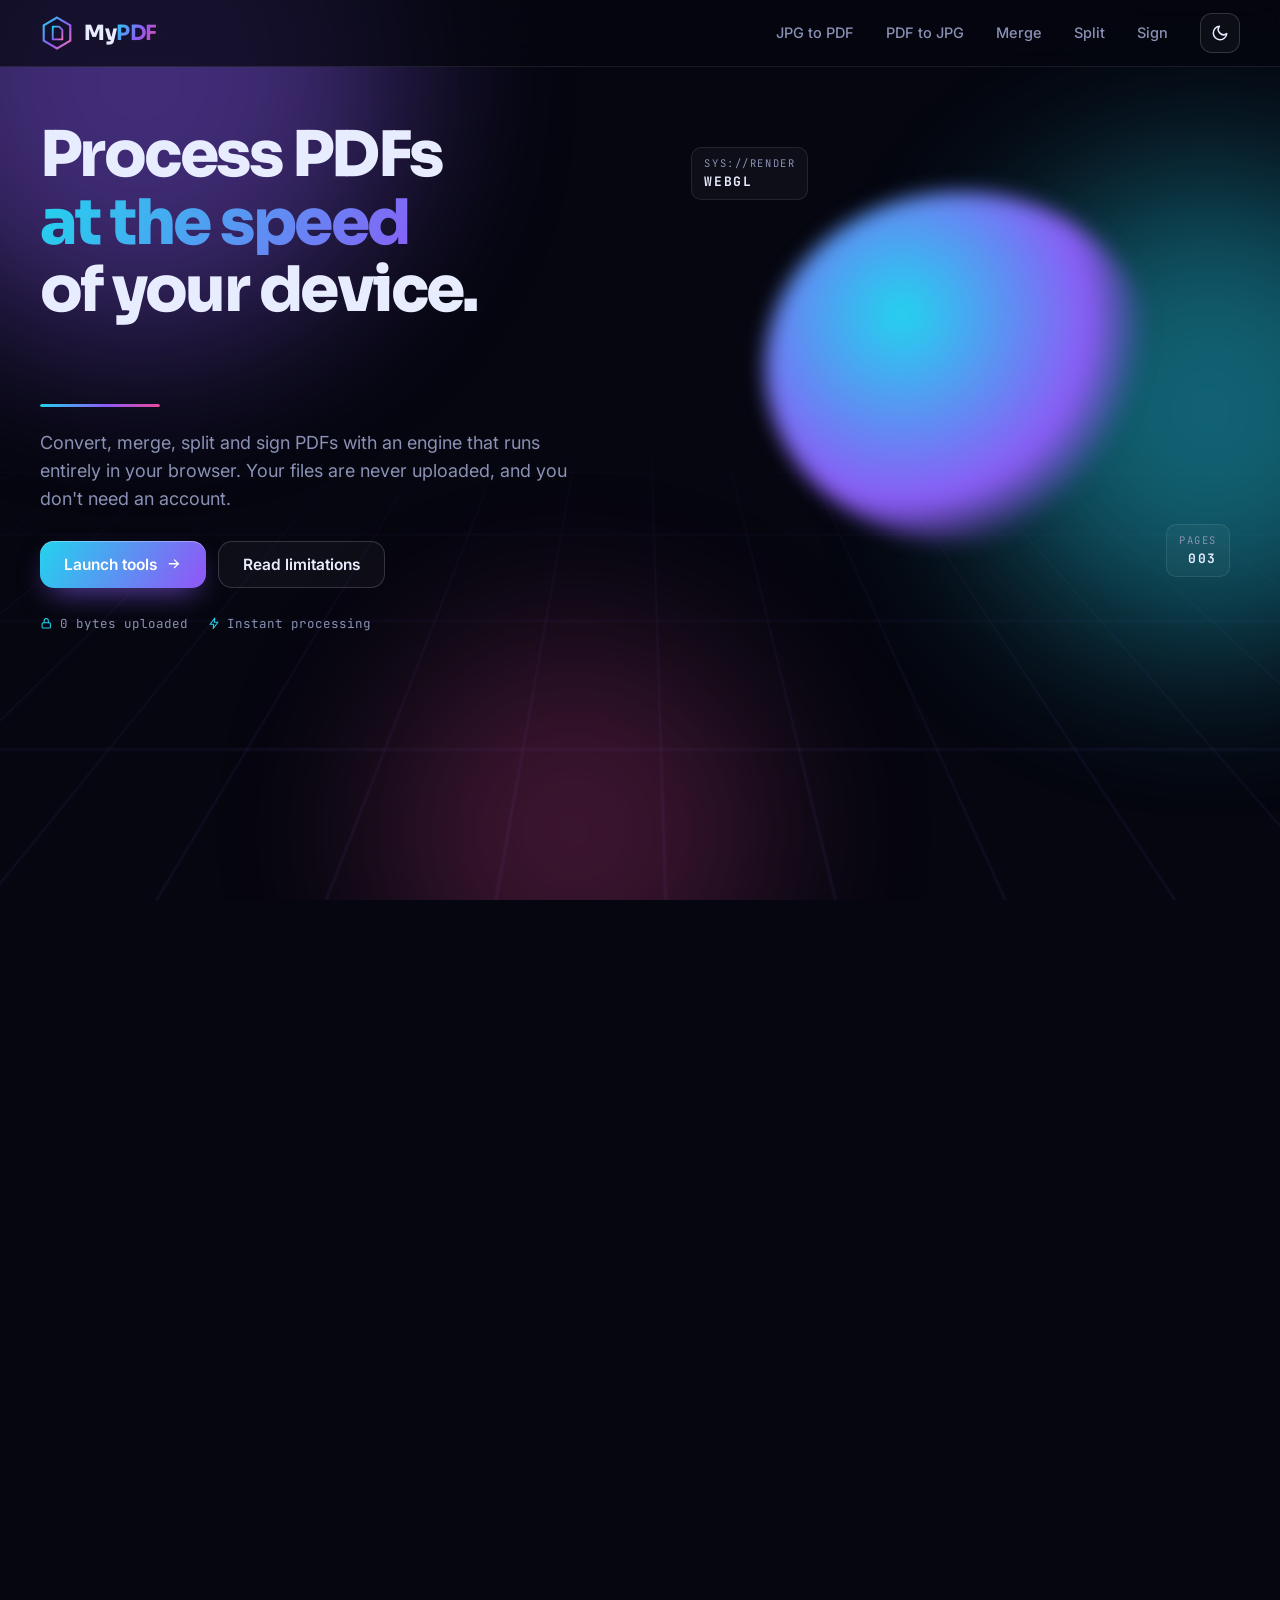
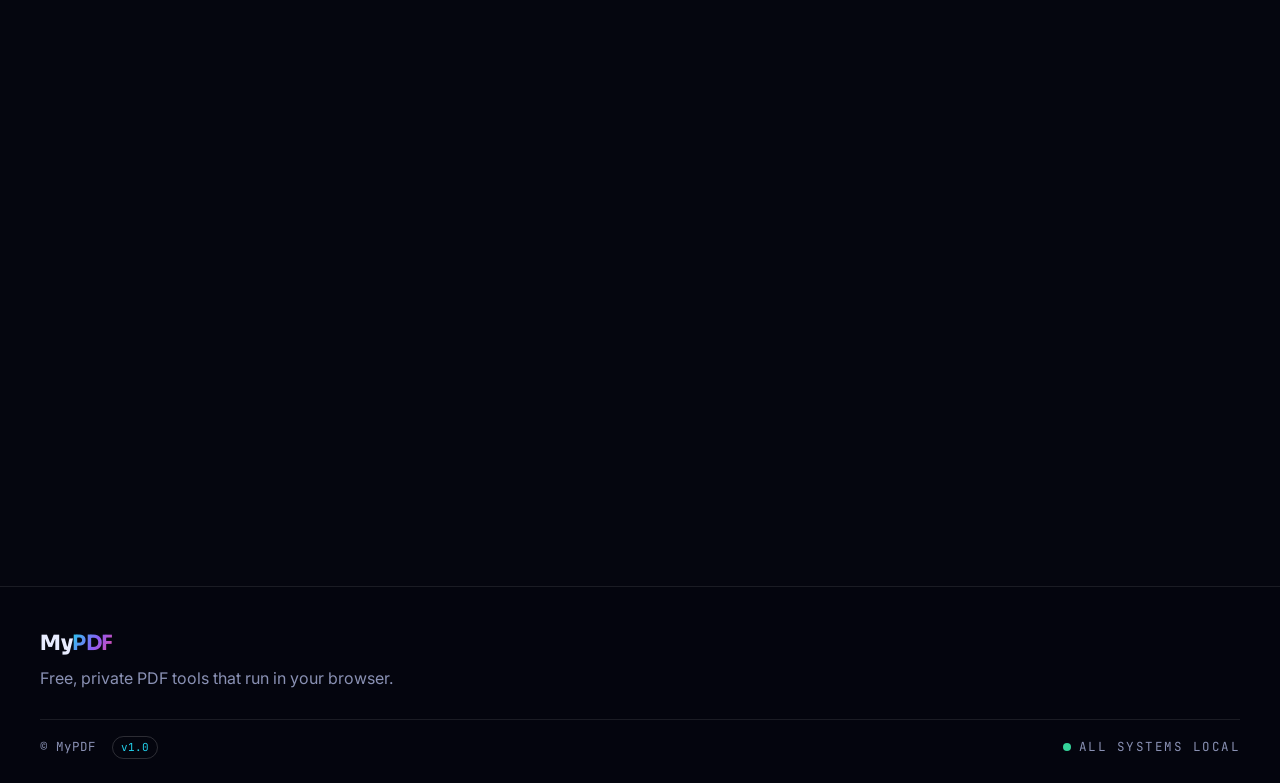
==== index.html @ 91246c2c "Add files via upload" ====
<!DOCTYPE html>
<html lang="en" data-theme="dark">
<head>
  <meta charset="UTF-8">
  <meta name="viewport" content="width=device-width, initial-scale=1.0, viewport-fit=cover">
  <title>MyPDF – Free Online PDF Tools: JPG to PDF, PDF to JPG, Merge, Split & Sign</title>
  <meta name="description" content="MyPDF is a free, private online PDF toolkit. Convert JPG to PDF, PDF to JPG, merge, split and sign PDFs right in your browser. Your files never leave your device.">
  <meta name="theme-color" content="#05060f">
  <script>
    (function(){var t=null;try{t=localStorage.getItem('mypdf-theme')}catch(e){}
    if(t!=='light')t='dark';
    document.documentElement.dataset.theme=t;})();
  </script>
  <link rel="icon" href="data:image/svg+xml,%3Csvg xmlns='http://www.w3.org/2000/svg' viewBox='0 0 64 64'%3E%3Cdefs%3E%3ClinearGradient id='g' x1='0' y1='0' x2='1' y2='1'%3E%3Cstop offset='0' stop-color='%2322d3ee'/%3E%3Cstop offset='1' stop-color='%23a855f7'/%3E%3C/linearGradient%3E%3C/defs%3E%3Cpath d='M32 3l25 14.5v29L32 61 7 46.5v-29z' fill='%2305060f' stroke='url(%23g)' stroke-width='4'/%3E%3Cpath d='M24 20h12l6 6v18H24z' fill='none' stroke='url(%23g)' stroke-width='3.5' stroke-linejoin='round'/%3E%3C/svg%3E">
  <link rel="preconnect" href="https://fonts.googleapis.com">
  <link rel="preconnect" href="https://fonts.gstatic.com" crossorigin>
  <link href="https://fonts.googleapis.com/css2?family=Sora:wght@400;600;700;800&family=Inter:wght@400;500;600&family=JetBrains+Mono:wght@500;700&family=Dancing+Script:wght@600&family=Great+Vibes&family=Caveat:wght@600&display=swap" rel="stylesheet">
  <link rel="stylesheet" href="style.css">
</head>
<body>
  <svg width="0" height="0" style="position:absolute" aria-hidden="true">
    <defs>
      <linearGradient id="grad" x1="0" y1="0" x2="1" y2="1"><stop offset="0" stop-color="#22d3ee"/><stop offset=".55" stop-color="#8b5cf6"/><stop offset="1" stop-color="#f472b6"/></linearGradient>
      <symbol id="i-img" viewBox="0 0 24 24"><rect x="3" y="3" width="18" height="18" rx="3"/><circle cx="9" cy="9" r="2"/><path d="M21 15l-5-5L5 21"/></symbol>
      <symbol id="i-pic" viewBox="0 0 24 24"><path d="M14 3H7a2 2 0 0 0-2 2v14a2 2 0 0 0 2 2h10a2 2 0 0 0 2-2V8z"/><path d="M14 3v5h5"/><path d="M8 17l3-3 2 2 3-3"/></symbol>
      <symbol id="i-merge" viewBox="0 0 24 24"><path d="M6 3v5c0 4 6 4 6 8v5"/><path d="M18 3v5c0 4-6 4-6 8"/><path d="M9 18l3 3 3-3"/></symbol>
      <symbol id="i-split" viewBox="0 0 24 24"><path d="M12 3v5c0 4-6 4-6 8v5"/><path d="M12 8c0 4 6 4 6 8v5"/><path d="M9 6l3-3 3 3"/></symbol>
      <symbol id="i-sign" viewBox="0 0 24 24"><path d="M12 20h9"/><path d="M16.5 3.5a2.12 2.12 0 0 1 3 3L7 19l-4 1 1-4z"/></symbol>
      <symbol id="i-up" viewBox="0 0 24 24"><path d="M12 16V4"/><path d="M7 9l5-5 5 5"/><path d="M4 20h16"/></symbol>
      <symbol id="i-arrow" viewBox="0 0 24 24"><path d="M5 12h14"/><path d="M13 6l6 6-6 6"/></symbol>
      <symbol id="i-sun" viewBox="0 0 24 24"><circle cx="12" cy="12" r="4"/><path d="M12 2v2M12 20v2M4.9 4.9l1.4 1.4M17.7 17.7l1.4 1.4M2 12h2M20 12h2M4.9 19.1l1.4-1.4M17.7 6.3l1.4-1.4"/></symbol>
      <symbol id="i-moon" viewBox="0 0 24 24"><path d="M21 12.8A9 9 0 1 1 11.2 3a7 7 0 0 0 9.8 9.8z"/></symbol>
      <symbol id="i-lock" viewBox="0 0 24 24"><rect x="4" y="11" width="16" height="10" rx="2"/><path d="M8 11V7a4 4 0 0 1 8 0v4"/></symbol>
      <symbol id="i-bolt" viewBox="0 0 24 24"><path d="M13 2L4 14h7l-1 8 9-12h-7z"/></symbol>
      <symbol id="i-chip" viewBox="0 0 24 24"><rect x="6" y="6" width="12" height="12" rx="2"/><path d="M9 2v4M15 2v4M9 18v4M15 18v4M2 9h4M2 15h4M18 9h4M18 15h4"/></symbol>
      <symbol id="i-phone" viewBox="0 0 24 24"><rect x="6" y="2" width="12" height="20" rx="3"/><path d="M11 18h2"/></symbol>
      <symbol id="i-warn" viewBox="0 0 24 24"><path d="M10.3 3.9L1.8 18a2 2 0 0 0 1.7 3h17a2 2 0 0 0 1.7-3L13.7 3.9a2 2 0 0 0-3.4 0z"/><path d="M12 9v4M12 17h.01"/></symbol>
      <symbol id="i-info" viewBox="0 0 24 24"><circle cx="12" cy="12" r="10"/><path d="M12 16v-4M12 8h.01"/></symbol>
    </defs>
  </svg>

  <div class="bg-fx" aria-hidden="true"><div class="bg-grid"></div><div class="orb o1"></div><div class="orb o2"></div><div class="orb o3"></div></div>

  <header class="topbar">
    <div class="container topbar-inner">
      <a href="#home" class="logo" aria-label="MyPDF home">
        <span class="logo-mark"><svg viewBox="0 0 64 64"><path d="M32 3l25 14.5v29L32 61 7 46.5v-29z" fill="none" stroke="url(#grad)" stroke-width="4"/><path d="M24 20h12l6 6v18H24z" fill="none" stroke="url(#grad)" stroke-width="3.5" stroke-linejoin="round"/></svg></span>
        <span class="logo-text">My<b>PDF</b></span>
      </a>
      <nav class="nav">
        <a href="#jpg-to-pdf">JPG to PDF</a>
        <a href="#pdf-to-jpg">PDF to JPG</a>
        <a href="#merge">Merge</a>
        <a href="#split">Split</a>
        <a href="#sign">Sign</a>
      </nav>
      <button class="theme-toggle" id="theme-toggle" aria-label="Switch light/dark theme" title="Switch theme">
        <svg class="ic tt-sun"><use href="#i-sun"/></svg><svg class="ic tt-moon"><use href="#i-moon"/></svg>
      </button>
      <button class="menu-btn" aria-label="Open menu"><span></span><span></span><span></span></button>
    </div>
  </header>

  <main class="container layout">
    <div class="content">

      <!-- HOME -->
      <section id="home" class="view">
        <div class="hero">
          <div class="hero-copy">
            <h1 class="hero-title" id="hero-title">
              <span class="line"><span>Process PDFs</span></span>
              <span class="line"><span class="grad-text">at the speed</span></span>
              <span class="line"><span>of your device.</span></span>
            </h1>
            <div class="headline-progress" aria-hidden="true"><span id="headline-bar"></span></div>
            <p class="hero-sub">Convert, merge, split and sign PDFs with an engine that runs entirely in your browser. Your files are never uploaded, and you don't need an account.</p>
            <div class="cta">
              <a class="btn btn-primary" href="#tools-grid" data-scroll>Launch tools <svg class="ic"><use href="#i-arrow"/></svg></a>
              <a class="btn btn-glass" href="#limits" data-scroll>Read limitations</a>
            </div>
            <div class="hero-meta">
              <span><svg class="ic"><use href="#i-lock"/></svg> 0 bytes uploaded</span>
              <span><svg class="ic"><use href="#i-bolt"/></svg> Instant processing</span>
            </div>
          </div>
          <div class="hero-3d" id="hero-3d" aria-hidden="true">
            <canvas id="hero-canvas"></canvas>
            <div class="hud hud-tl">SYS://RENDER<br><b>WEBGL</b></div>
            <div class="hud hud-br">PAGES<br><b id="hud-pages">003</b></div>
            <div class="hero-fallback"></div>
          </div>
        </div>

        <!-- Stats -->
        <div class="stats-grid" id="stats">
          <div class="stat glass reveal"><span class="stat-label">TOOLS ONLINE</span><b class="stat-num" data-count="5">0</b><span class="stat-foot">Convert · Organize · Sign</span></div>
          <div class="stat glass reveal"><span class="stat-label">BYTES UPLOADED</span><b class="stat-num" data-count="0">0</b><span class="stat-foot">Everything stays on your device</span></div>
          <div class="stat glass reveal"><span class="stat-label">IMAGE FORMATS IN</span><b class="stat-num" data-count="5" data-suffix="+">0</b><span class="stat-foot">JPG · PNG · WEBP · GIF · BMP</span></div>
          <div class="stat glass reveal"><span class="stat-label">MAX EXPORT</span><b class="stat-num" data-count="216" data-suffix=" dpi">0</b><span class="stat-foot">PDF to image quality</span></div>
        </div>

        <div class="section-head reveal"><span class="tag">[ 01 ]</span><h2>Choose a module</h2></div>
        <div class="tool-grid" id="tools-grid">
          <a class="tool-card tilt reveal" href="#jpg-to-pdf" style="--c1:#22d3ee;--c2:#3b82f6">
            <div class="tc-glow"></div>
            <div class="tc-top"><span class="tc-id">MOD_01</span><span class="tc-go"><svg class="ic"><use href="#i-arrow"/></svg></span></div>
            <div class="tool-icon"><svg class="ic"><use href="#i-img"/></svg></div>
            <h3>JPG to PDF</h3><p>Combine images into one PDF, with control over page size, orientation and margins.</p>
          </a>
          <a class="tool-card tilt reveal" href="#pdf-to-jpg" style="--c1:#34d399;--c2:#22d3ee">
            <div class="tc-glow"></div>
            <div class="tc-top"><span class="tc-id">MOD_02</span><span class="tc-go"><svg class="ic"><use href="#i-arrow"/></svg></span></div>
            <div class="tool-icon"><svg class="ic"><use href="#i-pic"/></svg></div>
            <h3>PDF to JPG</h3><p>Render every page as a high-resolution JPG or PNG image.</p>
          </a>
          <a class="tool-card tilt reveal" href="#merge" style="--c1:#8b5cf6;--c2:#ec4899">
            <div class="tc-glow"></div>
            <div class="tc-top"><span class="tc-id">MOD_03</span><span class="tc-go"><svg class="ic"><use href="#i-arrow"/></svg></span></div>
            <div class="tool-icon"><svg class="ic"><use href="#i-merge"/></svg></div>
            <h3>Merge PDF</h3><p>Combine multiple PDFs into one file, in any order you like.</p>
          </a>
          <a class="tool-card tilt reveal" href="#split" style="--c1:#f59e0b;--c2:#ef4444">
            <div class="tc-glow"></div>
            <div class="tc-top"><span class="tc-id">MOD_04</span><span class="tc-go"><svg class="ic"><use href="#i-arrow"/></svg></span></div>
            <div class="tool-icon"><svg class="ic"><use href="#i-split"/></svg></div>
            <h3>Split PDF</h3><p>Split into single pages or custom ranges, or extract just the pages you need.</p>
          </a>
          <a class="tool-card tilt wide reveal" href="#sign" style="--c1:#ec4899;--c2:#8b5cf6">
            <div class="tc-glow"></div>
            <div class="tc-top"><span class="tc-id">MOD_05</span><span class="tc-go"><svg class="ic"><use href="#i-arrow"/></svg></span></div>
            <div class="tool-icon"><svg class="ic"><use href="#i-sign"/></svg></div>
            <h3>Sign PDF</h3><p>Draw, type or upload a signature, then drag it into place on any page.</p>
          </a>
        </div>

        <!-- Session stats -->
        <div class="section-head reveal"><span class="tag">[ 02 ]</span><h2>Your activity</h2><p>These numbers are counted on this device only and are never sent anywhere.</p></div>
        <div class="session glass reveal">
          <div><span class="stat-label">FILES PROCESSED</span><b class="ses-num" id="ses-files">0</b></div>
          <div><span class="stat-label">PAGES HANDLED</span><b class="ses-num" id="ses-pages">0</b></div>
          <div><span class="stat-label">DATA PROCESSED</span><b class="ses-num" id="ses-bytes">0 KB</b></div>
          <div><span class="stat-label">UPLOADED TO SERVERS</span><b class="ses-num ok">0 KB</b></div>
          <button class="btn btn-glass btn-sm" id="ses-reset">Reset</button>
        </div>

        <div class="section-head reveal"><span class="tag">[ 03 ]</span><h2>Built different</h2></div>
        <div class="features">
          <div class="feature glass reveal"><svg class="ic"><use href="#i-lock"/></svg><h4>Zero-upload privacy</h4><p>Files are processed in your browser's memory and never sent to a server.</p></div>
          <div class="feature glass reveal"><svg class="ic"><use href="#i-bolt"/></svg><h4>No queues</h4><p>Nothing to upload or download first. Processing starts the moment you drop a file.</p></div>
          <div class="feature glass reveal"><svg class="ic"><use href="#i-chip"/></svg><h4>Runs on your hardware</h4><p>Your device's CPU does the work. Faster devices finish sooner.</p></div>
          <div class="feature glass reveal"><svg class="ic"><use href="#i-phone"/></svg><h4>Any screen</h4><p>Works on phone, tablet and desktop, in any modern browser.</p></div>
        </div>

        <!-- Limitations -->
        <div class="section-head reveal" id="limits"><span class="tag warn">[ 04 ]</span><h2>Known limitations</h2><p>Please check these before relying on MyPDF for important documents.</p></div>
        <div class="limits glass reveal">
          <div class="limit"><svg class="ic"><use href="#i-warn"/></svg><div><h4>File size depends on your device</h4><p>Large files are processed in your device's memory. On phones, keep files under about <b>100 MB</b> or <b>300 pages</b>. Bigger files may be slow or may crash the browser tab.</p></div></div>
          <div class="limit"><svg class="ic"><use href="#i-warn"/></svg><div><h4>No password-protected PDFs</h4><p>Encrypted or password-protected PDFs aren't supported. Remove the password first, using an app that has it.</p></div></div>
          <div class="limit"><svg class="ic"><use href="#i-warn"/></svg><div><h4>Signatures are visual, not certified</h4><p>Sign PDF places an image of your signature. It is <b>not</b> a certified digital signature (PKI / eIDAS), and some legal or government documents require one.</p></div></div>
          <div class="limit"><svg class="ic"><use href="#i-warn"/></svg><div><h4>Bookmarks and forms may be lost</h4><p>Merge and Split keep the page content, but bookmarks (the outline) are dropped and fillable form fields may stop working.</p></div></div>
          <div class="limit"><svg class="ic"><use href="#i-warn"/></svg><div><h4>Image format support varies by browser</h4><p>iPhone HEIC photos only work in Safari. In other browsers, convert them to JPG first. Animated GIFs use only the first frame.</p></div></div>
          <div class="limit"><svg class="ic"><use href="#i-warn"/></svg><div><h4>No OCR, editing or compression (yet)</h4><p>MyPDF can't recognise text in scans, edit existing text or make PDFs smaller.</p></div></div>
          <div class="limit"><svg class="ic"><use href="#i-warn"/></svg><div><h4>Rendering differences</h4><p>PDF to JPG uses a browser renderer. PDFs with unusual fonts or complex graphics may look slightly different from Adobe Acrobat.</p></div></div>
          <div class="limit"><svg class="ic"><use href="#i-warn"/></svg><div><h4>Modern browser required</h4><p>Use a recent version of Chrome, Edge, Firefox or Safari. Internet Explorer isn't supported.</p></div></div>
        </div>
      </section>

      <!-- JPG TO PDF -->
      <section id="jpg-to-pdf" class="view" hidden style="--c1:#22d3ee;--c2:#3b82f6">
        <div class="tool-head"><span class="crumb">MOD_01 // CONVERT</span><h1><span class="grad-text">JPG</span> to PDF</h1><p>Convert images into one PDF. Drag the cards to change the page order.</p></div>
        <label class="dropzone" id="img-drop">
          <input type="file" id="img-input" accept="image/*" multiple hidden>
          <div class="dz-ring"><svg class="ic"><use href="#i-up"/></svg></div>
          <div class="dz-title">Select images</div>
          <div class="dz-sub">or drop JPG / PNG / WEBP files here</div>
        </label>
        <div class="file-grid" id="img-list"></div>
        <div class="options glass" id="img-options" hidden>
          <label>Page size
            <select id="img-size"><option value="fit">Same as image</option><option value="a4">A4</option><option value="letter">US Letter</option></select>
          </label>
          <label>Orientation
            <select id="img-orient"><option value="auto">Auto</option><option value="portrait">Portrait</option><option value="landscape">Landscape</option></select>
          </label>
          <label>Margin
            <select id="img-margin"><option value="0">No margin</option><option value="20">Small</option><option value="40">Big</option></select>
          </label>
          <button class="btn btn-primary" id="img-go">Convert to PDF</button>
        </div>
        <details class="tool-limits glass"><summary><svg class="ic"><use href="#i-info"/></svg> Limitations for this tool</summary>
          <ul><li>HEIC (iPhone) photos only work in Safari. Convert them to JPG first in other browsers.</li><li>Animated GIFs use only the first frame.</li><li>Images are re-saved at 92% JPEG quality, and transparent areas become white.</li><li>Very large or numerous images may be slow on phones.</li></ul>
        </details>
      </section>

      <!-- PDF TO JPG -->
      <section id="pdf-to-jpg" class="view" hidden style="--c1:#34d399;--c2:#22d3ee">
        <div class="tool-head"><span class="crumb">MOD_02 // CONVERT</span><h1>PDF to <span class="grad-text">JPG</span></h1><p>Turn each page of a PDF into an image.</p></div>
        <label class="dropzone" id="p2j-drop">
          <input type="file" id="p2j-input" accept="application/pdf" hidden>
          <div class="dz-ring"><svg class="ic"><use href="#i-up"/></svg></div>
          <div class="dz-title">Select PDF file</div>
          <div class="dz-sub">or drop a PDF here</div>
        </label>
        <div class="options glass" id="p2j-options" hidden>
          <span class="file-pill" id="p2j-name"></span>
          <label>Format
            <select id="p2j-format"><option value="jpeg">JPG</option><option value="png">PNG</option></select>
          </label>
          <label>Quality
            <select id="p2j-scale"><option value="1">Normal (72 dpi)</option><option value="2" selected>High (144 dpi)</option><option value="3">Very high (216 dpi)</option></select>
          </label>
          <button class="btn btn-primary" id="p2j-go">Convert to images</button>
        </div>
        <div class="result-bar" id="p2j-result" hidden>
          <span id="p2j-count"></span>
          <button class="btn btn-primary" id="p2j-zip">Download all (ZIP)</button>
        </div>
        <div class="file-grid" id="p2j-pages"></div>
        <details class="tool-limits glass"><summary><svg class="ic"><use href="#i-info"/></svg> Limitations for this tool</summary>
          <ul><li>Password-protected PDFs can't be opened.</li><li>"Very high" quality on long documents uses a lot of memory. Use "High" on phones.</li><li>Unusual fonts or complex graphics may look slightly different from Adobe Acrobat.</li></ul>
        </details>
      </section>

      <!-- MERGE -->
      <section id="merge" class="view" hidden style="--c1:#8b5cf6;--c2:#ec4899">
        <div class="tool-head"><span class="crumb">MOD_03 // ORGANIZE</span><h1><span class="grad-text">Merge</span> PDF</h1><p>Combine PDFs in the order you want. Drag the cards to reorder them.</p></div>
        <label class="dropzone" id="merge-drop">
          <input type="file" id="merge-input" accept="application/pdf" multiple hidden>
          <div class="dz-ring"><svg class="ic"><use href="#i-up"/></svg></div>
          <div class="dz-title">Select PDF files</div>
          <div class="dz-sub">or drop PDFs here</div>
        </label>
        <div class="file-grid" id="merge-list"></div>
        <div class="options glass" id="merge-options" hidden>
          <button class="btn btn-primary" id="merge-go">Merge PDF</button>
        </div>
        <details class="tool-limits glass"><summary><svg class="ic"><use href="#i-info"/></svg> Limitations for this tool</summary>
          <ul><li>Bookmarks (the outline) aren't kept in the merged file.</li><li>Fillable form fields may stop working after merging.</li><li>Password-protected PDFs aren't supported.</li></ul>
        </details>
      </section>

      <!-- SPLIT -->
      <section id="split" class="view" hidden style="--c1:#f59e0b;--c2:#ef4444">
        <div class="tool-head"><span class="crumb">MOD_04 // ORGANIZE</span><h1><span class="grad-text">Split</span> PDF</h1><p>Separate pages or page ranges into new PDF files.</p></div>
        <label class="dropzone" id="split-drop">
          <input type="file" id="split-input" accept="application/pdf" hidden>
          <div class="dz-ring"><svg class="ic"><use href="#i-up"/></svg></div>
          <div class="dz-title">Select PDF file</div>
          <div class="dz-sub">or drop a PDF here</div>
        </label>
        <div class="options glass options-col" id="split-options" hidden>
          <span class="file-pill" id="split-name"></span>
          <div class="radio-row">
            <label><input type="radio" name="split-mode" value="all" checked> Split every page into its own PDF</label>
            <label><input type="radio" name="split-mode" value="ranges"> Split by ranges (one PDF per range)</label>
            <label><input type="radio" name="split-mode" value="extract"> Extract pages into one PDF</label>
          </div>
          <label id="split-ranges-wrap" hidden>Pages / ranges
            <input type="text" id="split-ranges" placeholder="e.g. 1-3, 5, 8-10">
          </label>
          <button class="btn btn-primary" id="split-go">Split PDF</button>
        </div>
        <div class="file-grid" id="split-pages"></div>
        <details class="tool-limits glass"><summary><svg class="ic"><use href="#i-info"/></svg> Limitations for this tool</summary>
          <ul><li>Previews show the first 60 pages, but splitting still covers every page.</li><li>Bookmarks aren't kept in the split files.</li><li>Splitting into many files downloads a single ZIP.</li></ul>
        </details>
      </section>

      <!-- SIGN -->
      <section id="sign" class="view" hidden style="--c1:#ec4899;--c2:#8b5cf6">
        <div class="tool-head"><span class="crumb">MOD_05 // SIGN</span><h1><span class="grad-text">Sign</span> PDF</h1><p>Create your signature, then tap the page to place it. Drag to move it, or use the corner handle to resize it.</p></div>
        <label class="dropzone" id="sign-drop">
          <input type="file" id="sign-input" accept="application/pdf" hidden>
          <div class="dz-ring"><svg class="ic"><use href="#i-up"/></svg></div>
          <div class="dz-title">Select PDF file</div>
          <div class="dz-sub">or drop a PDF here</div>
        </label>

        <div class="sign-workspace" id="sign-workspace" hidden>
          <aside class="sign-panel glass">
            <h3><span>01</span> Create signature</h3>
            <div class="tabs">
              <button class="tab active" data-tab="draw">Draw</button>
              <button class="tab" data-tab="type">Type</button>
              <button class="tab" data-tab="upload">Upload</button>
            </div>
            <div class="tab-pane" data-pane="draw">
              <canvas id="sig-pad" width="600" height="220"></canvas>
              <div class="row">
                <label class="inline">Ink <input type="color" id="sig-color" value="#1a237e"></label>
                <button class="btn btn-glass btn-sm" id="sig-clear">Clear</button>
              </div>
            </div>
            <div class="tab-pane" data-pane="type" hidden>
              <input type="text" id="sig-text" placeholder="Type your name" maxlength="40">
              <select id="sig-font">
                <option value="'Great Vibes', cursive">Great Vibes</option>
                <option value="'Dancing Script', cursive">Dancing Script</option>
                <option value="'Caveat', cursive">Caveat</option>
              </select>
              <div class="type-preview" id="sig-type-preview">Your signature</div>
            </div>
            <div class="tab-pane" data-pane="upload" hidden>
              <input type="file" id="sig-upload" accept="image/png,image/jpeg">
              <p class="hint">A PNG with a transparent background works best.</p>
            </div>
            <button class="btn btn-glass full" id="sig-use">Use this signature</button>
            <div class="sig-current" id="sig-current" hidden>
              <span>ACTIVE:</span><img id="sig-current-img" alt="Signature">
            </div>

            <h3><span>02</span> Place it</h3>
            <p class="hint">Tap anywhere on the page to drop your signature. You can add it more than once.</p>
            <label class="inline"><input type="checkbox" id="sig-date"> Add today's date under it</label>

            <h3><span>03</span> Export</h3>
            <button class="btn btn-primary full" id="sign-go">Apply &amp; download</button>
            <button class="btn btn-glass full" id="sign-reset">Remove all signatures</button>
          </aside>
          <div class="sign-viewer glass">
            <div class="pager">
              <button class="btn btn-glass btn-sm" id="sign-prev">‹ Prev</button>
              <span id="sign-pageinfo">Page 1 / 1</span>
              <button class="btn btn-glass btn-sm" id="sign-next">Next ›</button>
            </div>
            <div class="page-stage" id="sign-stage">
              <canvas id="sign-canvas"></canvas>
              <div class="overlay" id="sign-overlay"></div>
            </div>
          </div>
        </div>
        <details class="tool-limits glass"><summary><svg class="ic"><use href="#i-info"/></svg> Limitations for this tool</summary>
          <ul><li>This adds a <b>visual</b> signature, not a certified digital signature (PKI / eIDAS).</li><li>The date stamp is skipped on pages that are rotated sideways.</li><li>Password-protected PDFs aren't supported.</li></ul>
        </details>
      </section>

      <section class="seo glass reveal">
        <h2>Why choose <span class="grad-text">MyPDF</span>?</h2>
        <p>MyPDF is a free online PDF toolkit that runs entirely in your web browser. Unlike many other PDF sites, MyPDF never uploads your documents to a server. Converting, merging, splitting and signing all happen on your own computer or phone, so your contracts, invoices and personal files stay private.</p>
        <h3>Frequently asked questions</h3>
        <details><summary>Is MyPDF really free?</summary><p>Yes. Every tool is free to use with no sign-up and no watermarks.</p></details>
        <details><summary>Are my files safe?</summary><p>Your files never leave your device. All processing happens locally in your browser.</p></details>
        <details><summary>Is the signature legally binding?</summary><p>MyPDF adds a visual signature image to your PDF. This is enough for many everyday documents. Some legal documents require a certified digital signature, so check the requirements for your document.</p></details>
        <details><summary>Is there a file size limit?</summary><p>There is no fixed limit, but very large files depend on your device's memory. See <a href="#limits" data-scroll>Known limitations</a>.</p></details>
      </section>
    </div>
  </main>

  <footer class="footer">
    <div class="container">
      <span class="logo-text">My<b>PDF</b></span>
      <p>Free, private PDF tools that run in your browser.</p>
      <div class="copyright"><span>© <span id="year"></span> MyPDF <span class="ver" id="app-version">v1.0</span></span><span class="sys-ok"><span class="dot"></span> ALL SYSTEMS LOCAL</span></div>
    </div>
  </footer>

  <div class="loader" id="loader" hidden>
    <div class="cube"><span></span><span></span><span></span><span></span><span></span><span></span></div>
    <div id="loader-text">Processing…</div>
  </div>
  <div class="toast" id="toast" hidden></div>

  <script src="lib/pdf-lib.min.js"></script>
  <script src="lib/pdf.min.js"></script>
  <script src="lib/jszip.min.js"></script>
  <script src="lib/three.min.js"></script>
  <script src="config.js"></script>
  <script src="app.js"></script>
  <script src="fx.js"></script>
</body>
</html>
---- style.css ----
/* MyPDF - styles (dark + light themes) */
:root{
  --cyan:#22d3ee; --violet:#8b5cf6; --pink:#ec4899; --green:#34d399; --amber:#f59e0b;
  --grad:linear-gradient(120deg,#22d3ee 0%,#8b5cf6 55%,#ec4899 100%);
  --font:'Inter',system-ui,-apple-system,Segoe UI,sans-serif;
  --display:'Sora','Inter',system-ui,sans-serif;
  --mono:'JetBrains Mono',ui-monospace,monospace;
  --r:18px; --ease:cubic-bezier(.22,1,.36,1);
}
[data-theme=dark]{
  --bg:#05060f; --bg2:#0a0c1c; --text:#e8ecff; --muted:#8a91b4; --faint:#4b5275;
  --glass:rgba(255,255,255,.035); --glass-2:rgba(255,255,255,.06); --stroke:rgba(255,255,255,.09); --stroke-2:rgba(255,255,255,.16);
  --grid:rgba(139,92,246,.13); --shadow:0 20px 60px -20px rgba(0,0,0,.8);
  --input:rgba(255,255,255,.04);
  color-scheme:dark;
}
[data-theme=light]{
  --bg:#f3f5fc; --bg2:#e8ecf8; --text:#0b1023; --muted:#555d80; --faint:#a1a8c6;
  --glass:rgba(255,255,255,.65); --glass-2:rgba(255,255,255,.85); --stroke:rgba(20,30,80,.10); --stroke-2:rgba(20,30,80,.18);
  --grid:rgba(99,102,241,.12); --shadow:0 20px 50px -24px rgba(40,50,120,.35);
  --input:#fff;
  color-scheme:light;
}

*{box-sizing:border-box}
html,body{margin:0}
html{scroll-behavior:smooth;-webkit-text-size-adjust:100%}
body{font-family:var(--font);color:var(--text);background:var(--bg);line-height:1.55;overflow-x:hidden;transition:background-color .5s,color .5s}
a{color:inherit;text-decoration:none}
img,canvas{max-width:100%}
.container{max-width:1240px;margin:0 auto;padding:0 20px}
[hidden]{display:none!important}
.ic{width:1em;height:1em;fill:none;stroke:currentColor;stroke-width:2;stroke-linecap:round;stroke-linejoin:round;flex:none}
::selection{background:var(--violet);color:#fff}
.grad-text{background:var(--grad);-webkit-background-clip:text;background-clip:text;color:transparent;background-size:200% 100%;animation:gradShift 6s ease-in-out infinite}
@keyframes gradShift{50%{background-position:100% 0}}
.glass{background:var(--glass);border:1px solid var(--stroke);border-radius:var(--r);backdrop-filter:blur(18px) saturate(1.3);-webkit-backdrop-filter:blur(18px) saturate(1.3);box-shadow:var(--shadow)}

/* Background FX */
.bg-fx{position:fixed;inset:0;z-index:-1;overflow:hidden;pointer-events:none}
.bg-grid{position:absolute;left:-50%;right:-50%;bottom:-10%;height:70%;
  background-image:linear-gradient(var(--grid) 1px,transparent 1px),linear-gradient(90deg,var(--grid) 1px,transparent 1px);background-size:56px 56px;
  transform:perspective(500px) rotateX(62deg);transform-origin:center top;animation:gridMove 9s linear infinite;
  -webkit-mask-image:linear-gradient(to top,#000 10%,transparent 85%);mask-image:linear-gradient(to top,#000 10%,transparent 85%)}
@keyframes gridMove{to{background-position:0 56px}}
.orb{position:absolute;border-radius:50%;filter:blur(90px);opacity:.45}
[data-theme=light] .orb{opacity:.28}
.o1{width:520px;height:520px;background:#8b5cf6;top:-180px;left:-120px;animation:orb1 18s ease-in-out infinite}
.o2{width:460px;height:460px;background:#22d3ee;top:20%;right:-160px;animation:orb2 22s ease-in-out infinite}
.o3{width:380px;height:380px;background:#ec4899;bottom:-120px;left:30%;opacity:.25;animation:orb1 26s ease-in-out infinite reverse}
@keyframes orb1{50%{transform:translate(120px,80px) scale(1.15)}}
@keyframes orb2{50%{transform:translate(-100px,120px) scale(.9)}}

/* Header */
.topbar{position:sticky;top:0;z-index:60;background:color-mix(in srgb,var(--bg) 70%,transparent);backdrop-filter:blur(16px);-webkit-backdrop-filter:blur(16px);border-bottom:1px solid var(--stroke)}
.topbar-inner{display:flex;align-items:center;height:66px;gap:18px}
.logo{display:flex;align-items:center;gap:10px}
.logo-mark{width:34px;height:34px;display:block;transition:transform .8s var(--ease)}
.logo:hover .logo-mark{transform:rotate(360deg)}
.logo-mark svg{width:100%;height:100%}
.logo-text{font-family:var(--display);font-weight:800;font-size:21px;letter-spacing:-.02em}
.logo-text b{background:var(--grad);-webkit-background-clip:text;background-clip:text;color:transparent}
.nav{display:flex;gap:4px;margin-left:auto}
.nav a{position:relative;padding:8px 14px;font-weight:500;font-size:14.5px;color:var(--muted);border-radius:10px;transition:color .25s,background-color .25s}
.nav a::after{content:"";position:absolute;left:14px;right:14px;bottom:3px;height:2px;border-radius:2px;background:var(--grad);transform:scaleX(0);transition:transform .35s var(--ease)}
.nav a:hover,.nav a.active{color:var(--text)}
.nav a:hover::after,.nav a.active::after{transform:scaleX(1)}
.theme-toggle{position:relative;width:40px;height:40px;border-radius:12px;border:1px solid var(--stroke-2);background:var(--glass);color:var(--text);cursor:pointer;display:grid;place-items:center;font-size:18px;overflow:hidden;transition:border-color .3s}
.theme-toggle:hover{border-color:var(--violet)}
.theme-toggle .ic{position:absolute;transition:transform .6s var(--ease),opacity .4s}
[data-theme=dark] .tt-sun{transform:translateY(30px) rotate(90deg);opacity:0}
[data-theme=light] .tt-moon{transform:translateY(-30px) rotate(-90deg);opacity:0}
.menu-btn{display:none;width:40px;height:40px;border:1px solid var(--stroke-2);border-radius:12px;background:var(--glass);cursor:pointer;padding:11px 10px;flex-direction:column;justify-content:space-between}
.menu-btn span{display:block;height:2px;background:var(--text);border-radius:2px;transition:.35s var(--ease)}
body.nav-open .menu-btn span:nth-child(1){transform:translateY(7px) rotate(45deg)}
body.nav-open .menu-btn span:nth-child(2){opacity:0}
body.nav-open .menu-btn span:nth-child(3){transform:translateY(-7px) rotate(-45deg)}
::view-transition-old(root),::view-transition-new(root){animation:none;mix-blend-mode:normal}

/* Layout */
.layout{display:grid;grid-template-columns:minmax(0,1fr);padding-top:14px;padding-bottom:60px}

/* Transitions */
.view.enter{animation:viewIn .7s var(--ease) both}
@keyframes viewIn{from{opacity:0;transform:perspective(1200px) translateY(30px) rotateX(6deg);filter:blur(6px)}to{opacity:1;transform:none;filter:none}}
.reveal{opacity:0;transform:perspective(1000px) translateY(40px) rotateX(10deg);transition:opacity .8s var(--ease),transform .9s var(--ease)}
.reveal.in{opacity:1;transform:none}
@keyframes fadeUp{from{opacity:0;transform:translateY(18px)}to{opacity:1;transform:none}}

/* Hero */
.hero{display:grid;grid-template-columns:minmax(0,1.05fr) minmax(0,.95fr);gap:24px;align-items:center;padding:20px 0 18px;min-height:520px}
.dot{width:8px;height:8px;border-radius:50%;background:var(--green);box-shadow:0 0 0 0 rgba(52,211,153,.7);animation:ping 1.8s infinite}
@keyframes ping{70%{box-shadow:0 0 0 9px rgba(52,211,153,0)}100%{box-shadow:0 0 0 0 rgba(52,211,153,0)}}
.hero-title{font-family:var(--display);font-size:clamp(36px,4.9vw,66px);line-height:1.02;letter-spacing:-.04em;font-weight:800;margin:22px 0 18px}
.hero-title .line{display:block;overflow:hidden;padding-bottom:.06em}
.hero-title .line>span{display:inline-block;animation:lineUp 1.1s var(--ease) both}
.hero-title .line:nth-child(3)>span{animation-delay:.24s}
.hero-title.out .line>span,.hero-title.out .grad-text{animation:lineOut .5s var(--ease) forwards}
.hero-title.out .line:nth-child(2)>span{animation-delay:.05s}
.hero-title.out .line:nth-child(3)>span{animation-delay:.1s}
@keyframes lineOut{to{transform:translateY(-105%) rotateX(40deg);opacity:0;filter:blur(6px)}}
.headline-progress{width:120px;height:3px;border-radius:3px;background:var(--stroke);margin:-4px 0 22px;overflow:hidden}
.headline-progress span{display:block;height:100%;width:0;background:var(--grad);border-radius:3px}
.headline-progress span.run{animation:hlBar 5s linear forwards}
@keyframes hlBar{to{width:100%}}
@keyframes lineUp{from{transform:translateY(110%) rotateX(-40deg);opacity:0}to{transform:none;opacity:1}}
.hero-title .grad-text{animation:lineUp 1.1s .12s var(--ease) both,gradShift 6s ease-in-out infinite}
.hero-sub{font-size:18px;color:var(--muted);max-width:540px;margin:0 0 28px;animation:fadeUp .9s .45s both}
.cta{display:flex;flex-wrap:wrap;gap:12px;animation:fadeUp .9s .6s both}
.hero-meta{display:flex;flex-wrap:wrap;gap:20px;margin-top:26px;font-family:var(--mono);font-size:12.5px;color:var(--muted);animation:fadeUp .9s .75s both}
.hero-meta span{display:inline-flex;align-items:center;gap:7px}
.hero-meta .ic{color:var(--cyan)}

.hero-3d{position:relative;height:500px;animation:fadeIn 1.4s .2s both}
@keyframes fadeIn{from{opacity:0}}
#hero-canvas{position:absolute;inset:0;width:100%;height:100%;display:block}
.hero-fallback{display:none;position:absolute;inset:15%;border-radius:50%;background:radial-gradient(circle at 35% 35%,#22d3ee,#8b5cf6 55%,transparent 72%);filter:blur(10px);animation:orb1 8s ease-in-out infinite}
.hero-3d.no-webgl .hero-fallback{display:block}
.hud{position:absolute;font-family:var(--mono);font-size:10.5px;letter-spacing:.15em;color:var(--muted);padding:8px 12px;border:1px solid var(--stroke);border-radius:10px;background:var(--glass);backdrop-filter:blur(10px);-webkit-backdrop-filter:blur(10px);line-height:1.5;pointer-events:none}
.hud b{color:var(--text);font-size:13px}
.hud-tl{top:30px;left:10px}
.hud-br{bottom:40px;right:10px;text-align:right}

/* Stats */
.stats-grid{display:grid;grid-template-columns:repeat(4,minmax(0,1fr));gap:14px;margin:18px 0 10px}
.stat{padding:20px;position:relative;overflow:hidden}
.stat::before{content:"";position:absolute;inset:0 0 auto 0;height:2px;background:var(--grad);opacity:.8}
.stat-label{display:block;font-family:var(--mono);font-size:10.5px;letter-spacing:.16em;color:var(--muted)}
.stat-num{display:block;font-family:var(--display);font-size:clamp(28px,3.4vw,42px);font-weight:800;letter-spacing:-.03em;margin:6px 0 2px;font-variant-numeric:tabular-nums;white-space:nowrap}
.stat-foot{font-size:12.5px;color:var(--muted)}

.session{display:grid;grid-template-columns:repeat(4,minmax(0,1fr)) auto;gap:14px;align-items:center;padding:22px}
.ses-num{display:block;font-family:var(--display);font-size:28px;font-weight:700;margin-top:4px;font-variant-numeric:tabular-nums}
.ses-num.ok{color:var(--green)}
.ses-num.bump{animation:bump .6s var(--ease)}
@keyframes bump{30%{transform:scale(1.18);color:var(--cyan)}}

/* Section heads */
.section-head{margin:56px 0 20px}
.section-head .tag{font-family:var(--mono);font-size:12px;font-weight:700;color:var(--cyan);letter-spacing:.12em}
.section-head .tag.warn{color:var(--amber)}
.section-head h2{font-family:var(--display);font-size:clamp(26px,3vw,36px);letter-spacing:-.03em;margin:6px 0 4px}
.section-head p{margin:0;color:var(--muted)}

/* Tool cards (3D tilt) */
.tool-grid{display:grid;grid-template-columns:repeat(2,minmax(0,1fr));gap:18px}
.tool-card{position:relative;display:block;padding:24px;border-radius:22px;background:var(--glass);border:1px solid var(--stroke);
  transform-style:preserve-3d;transform:perspective(900px) rotateX(var(--rx,0deg)) rotateY(var(--ry,0deg));transition:transform .5s var(--ease),border-color .3s,box-shadow .4s,opacity .8s;box-shadow:var(--shadow)}
.tool-card.reveal:not(.in){opacity:0;transform:perspective(900px) translateY(40px) rotateX(14deg)}
.tool-card.wide{grid-column:span 2}
.tool-card::before{content:"";position:absolute;inset:0;border-radius:inherit;padding:1px;background:linear-gradient(135deg,var(--c1),transparent 40%,transparent 60%,var(--c2));
  -webkit-mask:linear-gradient(#000 0 0) content-box,linear-gradient(#000 0 0);-webkit-mask-composite:xor;mask-composite:exclude;opacity:.35;transition:opacity .4s;pointer-events:none}
.tool-card:hover{border-color:transparent;box-shadow:0 30px 70px -25px color-mix(in srgb,var(--c1) 55%,transparent)}
.tool-card:hover::before{opacity:1}
.tc-glow{position:absolute;inset:0;border-radius:inherit;pointer-events:none;opacity:0;transition:opacity .4s;
  background:radial-gradient(420px circle at var(--mx,50%) var(--my,50%),color-mix(in srgb,var(--c1) 22%,transparent),transparent 45%)}
.tool-card:hover .tc-glow{opacity:1}
.tc-top{display:flex;justify-content:space-between;align-items:center;transform:translateZ(30px)}
.tc-id{font-family:var(--mono);font-size:11px;letter-spacing:.15em;color:var(--muted)}
.tc-go{width:36px;height:36px;border-radius:50%;display:grid;place-items:center;border:1px solid var(--stroke-2);font-size:16px;transition:transform .5s var(--ease),background .3s,color .3s}
.tool-card:hover .tc-go{background:linear-gradient(135deg,var(--c1),var(--c2));color:#fff;border-color:transparent;transform:translateX(4px) rotate(-45deg)}
.tool-icon{width:62px;height:62px;border-radius:18px;display:grid;place-items:center;font-size:28px;color:#fff;margin:20px 0 16px;
  background:linear-gradient(135deg,var(--c1),var(--c2));box-shadow:0 12px 30px -8px color-mix(in srgb,var(--c1) 70%,transparent),inset 0 1px 0 rgba(255,255,255,.4);
  transform:translateZ(60px);transition:transform .6s var(--ease)}
.tool-card:hover .tool-icon{transform:translateZ(80px) rotateY(-14deg) rotateX(8deg)}
.tool-card h3{font-family:var(--display);font-size:24px;letter-spacing:-.02em;margin:0 0 6px;transform:translateZ(40px)}
.tool-card p{margin:0;color:var(--muted);font-size:14.5px;max-width:420px;transform:translateZ(25px)}

/* Features & limits */
.features{display:grid;grid-template-columns:repeat(4,minmax(0,1fr));gap:14px}
.feature{padding:22px;transition:transform .5s var(--ease),border-color .3s,opacity .8s}
.feature.in:hover{transform:translateY(-6px);border-color:var(--stroke-2)}
.feature .ic{font-size:26px;color:var(--cyan);filter:drop-shadow(0 0 10px currentColor)}
.feature:nth-child(2) .ic{color:var(--amber)}.feature:nth-child(3) .ic{color:var(--violet)}.feature:nth-child(4) .ic{color:var(--pink)}
.feature h4{font-family:var(--display);margin:12px 0 6px;font-size:17px}
.feature p{margin:0;color:var(--muted);font-size:14px}

.limits{display:grid;grid-template-columns:repeat(2,minmax(0,1fr));gap:4px 26px;padding:22px 26px;border-color:color-mix(in srgb,var(--amber) 35%,var(--stroke))}
.limit{display:flex;gap:14px;padding:14px 0;border-bottom:1px solid var(--stroke)}
.limit:nth-last-child(-n+2){border-bottom:0}
.limit>.ic{font-size:20px;color:var(--amber);margin-top:2px}
.limit h4{margin:0 0 4px;font-size:15.5px;font-family:var(--display)}
.limit p{margin:0;color:var(--muted);font-size:14px}
.limit b{color:var(--text)}

.tool-limits{margin:24px 0 0;padding:0 20px;border-color:color-mix(in srgb,var(--amber) 30%,var(--stroke))}
.tool-limits summary{display:flex;align-items:center;gap:10px;padding:16px 0;cursor:pointer;font-weight:600;font-size:14.5px;list-style:none;color:var(--muted)}
.tool-limits summary .ic{color:var(--amber);font-size:18px}
.tool-limits summary::-webkit-details-marker{display:none}
.tool-limits summary::after{content:"+";margin-left:auto;font-size:20px;transition:transform .3s var(--ease)}
.tool-limits[open] summary::after{transform:rotate(45deg)}
.tool-limits ul{margin:0 0 16px;padding-left:20px;color:var(--muted);font-size:14px;animation:fadeUp .4s var(--ease)}
.tool-limits li{margin:4px 0}

/* Tool pages */
.tool-head{text-align:center;padding:36px 0 6px}
.crumb{display:inline-block;font-family:var(--mono);font-size:11.5px;font-weight:700;letter-spacing:.18em;color:var(--c1);margin-bottom:10px;padding:5px 12px;border:1px solid color-mix(in srgb,var(--c1) 40%,transparent);border-radius:999px;background:color-mix(in srgb,var(--c1) 8%,transparent)}
.tool-head h1{font-family:var(--display);margin:0 0 10px;font-size:clamp(34px,5vw,58px);font-weight:800;letter-spacing:-.04em;line-height:1.05}
.tool-head .grad-text{background:linear-gradient(120deg,var(--c1),var(--c2),var(--c1));-webkit-background-clip:text;background-clip:text;background-size:200% 100%}
.tool-head p{margin:0 auto;color:var(--muted);font-size:16.5px;max-width:560px}

.dropzone{position:relative;display:flex;flex-direction:column;align-items:center;justify-content:center;gap:8px;margin:30px auto;max-width:680px;padding:48px 20px;cursor:pointer;text-align:center;
  border-radius:24px;background:var(--glass);isolation:isolate;transition:transform .5s var(--ease),box-shadow .4s}
.dropzone::before{content:"";position:absolute;inset:0;border-radius:inherit;padding:1.5px;z-index:-1;
  background:conic-gradient(from var(--ang,0deg),var(--c1),transparent 25%,var(--c2) 50%,transparent 75%,var(--c1));
  -webkit-mask:linear-gradient(#000 0 0) content-box,linear-gradient(#000 0 0);-webkit-mask-composite:xor;mask-composite:exclude;animation:spinBorder 4s linear infinite}
@property --ang{syntax:'<angle>';inherits:false;initial-value:0deg}
@keyframes spinBorder{to{--ang:360deg}}
.dropzone:hover{transform:translateY(-4px);box-shadow:0 30px 60px -30px color-mix(in srgb,var(--c1) 60%,transparent)}
.dropzone.drag{transform:scale(1.03);box-shadow:0 0 0 6px color-mix(in srgb,var(--c1) 25%,transparent),0 30px 60px -20px color-mix(in srgb,var(--c1) 70%,transparent)}
.dz-ring{position:relative;width:78px;height:78px;border-radius:50%;display:grid;place-items:center;font-size:28px;color:#fff;margin-bottom:6px;
  background:linear-gradient(135deg,var(--c1),var(--c2));box-shadow:0 14px 34px -10px color-mix(in srgb,var(--c1) 80%,transparent)}
.dz-ring::before,.dz-ring::after{content:"";position:absolute;inset:-10px;border-radius:50%;border:1px solid color-mix(in srgb,var(--c1) 50%,transparent);animation:ripple 2.4s var(--ease) infinite}
.dz-ring::after{animation-delay:1.2s}
@keyframes ripple{from{transform:scale(.85);opacity:1}to{transform:scale(1.5);opacity:0}}
.dz-ring .ic{animation:floatY 2.4s ease-in-out infinite}
@keyframes floatY{50%{transform:translateY(-4px)}}
.dz-title{font-family:var(--display);font-weight:700;font-size:19px}
.dz-sub{color:var(--muted);font-size:13px;font-family:var(--mono)}
.dropzone.compact{padding:14px 18px;flex-direction:row;gap:14px;max-width:none;margin:22px 0}
.dropzone.compact .dz-ring{width:42px;height:42px;font-size:17px;margin:0}
.dropzone.compact .dz-ring::before,.dropzone.compact .dz-ring::after{display:none}
.dropzone.compact .dz-sub{display:none}
.dropzone.compact .dz-title{font-size:15px}
.dropzone.compact .dz-title::before{content:"Add / change · ";color:var(--muted);font-weight:500}

.file-grid{display:grid;grid-template-columns:repeat(auto-fill,minmax(150px,1fr));gap:16px;margin:18px 0}
.file-card{background:var(--glass);border:1px solid var(--stroke);border-radius:16px;padding:10px;position:relative;cursor:grab;user-select:none;-webkit-user-select:none;
  animation:cardIn .6s var(--ease) both;animation-delay:calc(var(--i,0)*50ms);transition:transform .35s var(--ease),border-color .3s,box-shadow .35s}
.file-card:hover{transform:translateY(-5px);border-color:color-mix(in srgb,var(--c1,var(--cyan)) 60%,transparent);box-shadow:0 18px 40px -20px color-mix(in srgb,var(--c1,var(--cyan)) 70%,transparent)}
@keyframes cardIn{from{opacity:0;transform:perspective(600px) translateY(30px) rotateX(-30deg) scale(.9)}to{opacity:1;transform:none}}
.file-card.dragging{opacity:.35}
.file-card.over{border-color:var(--c1,var(--cyan));box-shadow:0 0 0 3px color-mix(in srgb,var(--c1,var(--cyan)) 35%,transparent)}
.file-card .thumb{height:150px;display:grid;place-items:center;background:var(--glass-2);border-radius:10px;overflow:hidden}
.file-card .thumb img,.file-card .thumb canvas{max-width:100%;max-height:150px;box-shadow:0 4px 14px rgba(0,0,0,.3)}
.file-card .name{font-size:12.5px;font-weight:600;margin-top:9px;white-space:nowrap;overflow:hidden;text-overflow:ellipsis}
.file-card .meta{font-size:11px;color:var(--muted);font-family:var(--mono)}
.file-card .remove{position:absolute;top:-8px;right:-8px;width:28px;height:28px;border-radius:50%;border:1px solid var(--stroke-2);background:var(--bg2);color:var(--text);cursor:pointer;font-size:12px;z-index:2;transition:transform .35s var(--ease),background .2s}
.file-card .remove:hover{background:#ef4444;color:#fff;transform:rotate(90deg)}
.file-card .badge{position:absolute;top:-8px;left:-8px;background:linear-gradient(135deg,var(--c1,var(--cyan)),var(--c2,var(--violet)));color:#fff;font-family:var(--mono);font-size:11px;font-weight:700;border-radius:8px;padding:3px 8px;z-index:2}
.file-card .dl{display:block;text-align:center;margin-top:9px;font-size:13px;font-weight:600;padding:7px;border-radius:9px;background:var(--glass-2);border:1px solid var(--stroke);transition:.25s}
.file-card .dl:hover{background:linear-gradient(135deg,var(--c1),var(--c2));color:#fff;border-color:transparent}

.options{display:flex;flex-wrap:wrap;gap:16px;align-items:flex-end;justify-content:center;padding:20px;margin:22px 0;animation:fadeUp .6s var(--ease) both}
.options-col{flex-direction:column;align-items:stretch;max-width:580px;margin:22px auto}
.options label{display:flex;flex-direction:column;font-family:var(--mono);font-size:10.5px;font-weight:700;letter-spacing:.14em;text-transform:uppercase;gap:7px;color:var(--muted)}
select,input[type=text]{font:500 15px var(--font);color:var(--text);padding:11px 14px;border:1px solid var(--stroke-2);border-radius:12px;background:var(--input);min-width:170px;transition:border-color .25s,box-shadow .25s;max-width:100%}
select option{background:var(--bg2);color:var(--text)}
select:focus,input[type=text]:focus{outline:none;border-color:var(--c1,var(--cyan));box-shadow:0 0 0 4px color-mix(in srgb,var(--c1,var(--cyan)) 20%,transparent)}
.radio-row{display:flex;flex-direction:column;gap:10px}
.radio-row label{flex-direction:row;align-items:center;gap:10px;font:500 15px var(--font);text-transform:none;letter-spacing:0;color:var(--text);cursor:pointer}
input[type=radio],input[type=checkbox]{accent-color:var(--violet);width:17px;height:17px}
.file-pill{font-family:var(--mono);font-size:12.5px;padding:8px 14px;border-radius:999px;border:1px solid color-mix(in srgb,var(--c1,var(--cyan)) 45%,transparent);background:color-mix(in srgb,var(--c1,var(--cyan)) 10%,transparent);align-self:center;max-width:100%;overflow:hidden;text-overflow:ellipsis;white-space:nowrap}

/* Buttons */
.btn{position:relative;display:inline-flex;align-items:center;justify-content:center;gap:9px;font:600 15.5px var(--font);border:0;border-radius:14px;padding:13px 24px;cursor:pointer;overflow:hidden;isolation:isolate;
  transition:transform .35s var(--ease),box-shadow .35s var(--ease),background-position .5s,border-color .3s;-webkit-tap-highlight-color:transparent}
.btn .ic{transition:transform .35s var(--ease)}
.btn:hover .ic{transform:translateX(4px)}
.btn-primary{color:#fff;background:linear-gradient(120deg,var(--c1,#22d3ee),var(--c2,#8b5cf6),var(--c1,#22d3ee));background-size:200% 100%;box-shadow:0 12px 30px -10px color-mix(in srgb,var(--c2,#8b5cf6) 75%,transparent),inset 0 1px 0 rgba(255,255,255,.3)}
.btn-primary:hover{transform:translateY(-2px);background-position:100% 0;box-shadow:0 18px 40px -10px color-mix(in srgb,var(--c2,#8b5cf6) 85%,transparent),inset 0 1px 0 rgba(255,255,255,.3)}
.btn-primary::after{content:"";position:absolute;inset:0;z-index:-1;background:linear-gradient(110deg,transparent 30%,rgba(255,255,255,.35) 50%,transparent 70%);transform:translateX(-120%)}
.btn-primary:hover::after{transform:translateX(120%);transition:transform .9s ease}
.btn:active{transform:translateY(1px) scale(.98)}
.btn-glass{color:var(--text);background:var(--glass);border:1px solid var(--stroke-2)}
.btn-glass:hover{border-color:var(--violet);transform:translateY(-2px)}
.btn-sm{padding:8px 14px;font-size:13.5px;border-radius:11px}
.btn.full{width:100%;margin-top:10px}
.btn:disabled{opacity:.45;cursor:not-allowed;transform:none!important}

.result-bar{display:flex;justify-content:space-between;align-items:center;gap:12px;flex-wrap:wrap;padding:12px 12px 12px 20px;margin:20px 0;border-radius:16px;font-weight:600;
  background:color-mix(in srgb,var(--green) 12%,transparent);border:1px solid color-mix(in srgb,var(--green) 40%,transparent);animation:fadeUp .5s var(--ease) both}

/* Sign */
.sign-workspace{display:grid;grid-template-columns:330px minmax(0,1fr);gap:18px;margin-top:18px;animation:fadeUp .6s var(--ease) both}
.sign-panel{padding:20px;align-self:start}
.sign-panel h3{display:flex;align-items:center;gap:10px;font-family:var(--display);font-size:16px;margin:22px 0 10px}
.sign-panel h3:first-child{margin-top:0}
.sign-panel h3 span{font-family:var(--mono);font-size:11px;padding:3px 7px;border-radius:7px;color:#fff;background:linear-gradient(135deg,var(--c1),var(--c2))}
.tabs{display:flex;gap:4px;background:var(--glass-2);border:1px solid var(--stroke);border-radius:13px;padding:4px;margin-bottom:12px}
.tab{flex:1;border:0;background:none;padding:9px;border-radius:10px;font:600 14px var(--font);cursor:pointer;color:var(--muted);transition:.3s var(--ease)}
.tab.active{color:#fff;background:linear-gradient(135deg,var(--c1),var(--c2));box-shadow:0 6px 16px -6px var(--c2)}
.tab-pane{animation:fadeUp .4s var(--ease) both}
#sig-pad{width:100%;height:auto;aspect-ratio:600/220;border-radius:12px;background:#fff;touch-action:none;cursor:crosshair;border:1px solid var(--stroke-2)}
.row{display:flex;justify-content:space-between;align-items:center;margin-top:10px}
label.inline{display:flex;align-items:center;gap:8px;font-size:14px;font-weight:500;cursor:pointer}
input[type=color]{width:34px;height:28px;border:1px solid var(--stroke-2);border-radius:8px;padding:0;background:none;cursor:pointer}
.tab-pane input[type=text],.tab-pane select,.tab-pane input[type=file]{width:100%;margin-bottom:10px}
.type-preview{border-radius:12px;min-height:84px;display:flex;align-items:center;justify-content:center;font-size:40px;color:#1a237e;background:#fff;padding:6px;overflow:hidden;white-space:nowrap}
.hint{font-size:13px;color:var(--muted);margin:6px 0}
.sig-current{display:flex;align-items:center;gap:10px;margin-top:12px;font-family:var(--mono);font-size:11px;letter-spacing:.1em;color:var(--muted);animation:fadeUp .4s var(--ease) both}
.sig-current img{max-height:42px;max-width:190px;background:#fff;border-radius:8px;padding:3px}
.sign-viewer{padding:16px;min-width:0}
.pager{display:flex;justify-content:center;align-items:center;gap:14px;margin-bottom:14px;font-family:var(--mono);font-size:13px}
.page-stage{position:relative;margin:0 auto;width:fit-content;max-width:100%;background:#fff;cursor:copy;border-radius:4px;box-shadow:0 30px 60px -20px rgba(0,0,0,.6),0 0 0 1px var(--stroke-2);animation:pageIn .7s var(--ease) both}
@keyframes pageIn{from{opacity:0;transform:perspective(1000px) rotateX(18deg) translateY(30px)}to{opacity:1;transform:none}}
#sign-canvas{display:block;max-width:100%;height:auto}
.overlay{position:absolute;inset:0}
.placed{position:absolute;outline:1.5px dashed var(--pink);outline-offset:3px;cursor:move;touch-action:none;animation:stamp .5s var(--ease) both}
@keyframes stamp{from{transform:scale(1.7);opacity:0;filter:blur(4px)}to{transform:none;opacity:1;filter:none}}
.placed img{width:100%;height:100%;display:block;pointer-events:none}
.placed .del{position:absolute;top:-15px;right:-15px;width:24px;height:24px;border-radius:50%;border:0;background:#ef4444;color:#fff;font-size:11px;font-weight:700;cursor:pointer;line-height:1;box-shadow:0 4px 10px rgba(0,0,0,.3)}
.placed .rs{position:absolute;right:-9px;bottom:-9px;width:16px;height:16px;background:linear-gradient(135deg,var(--c1),var(--c2));border:2px solid #fff;border-radius:5px;cursor:nwse-resize}
.placed .date{position:absolute;left:0;top:100%;font:11px Helvetica,Arial,sans-serif;white-space:nowrap;color:#222;pointer-events:none}

/* SEO / FAQ */
.seo{padding:30px;margin-top:56px}
.seo h2{margin-top:0;font-family:var(--display);font-size:clamp(24px,3vw,32px);letter-spacing:-.03em}
.seo h3{font-family:var(--display)}
.seo p{color:var(--muted)}
.seo a{color:var(--cyan)}
.seo details{border-top:1px solid var(--stroke);padding:14px 0}
.seo summary{font-weight:600;cursor:pointer;list-style:none;display:flex;justify-content:space-between;align-items:center;gap:12px}
.seo summary::-webkit-details-marker{display:none}
.seo summary::after{content:"+";font-size:22px;color:var(--cyan);transition:transform .35s var(--ease)}
.seo details[open] summary::after{transform:rotate(45deg)}
.seo details[open] p{animation:fadeUp .4s var(--ease) both}

/* Footer */
.footer{border-top:1px solid var(--stroke);padding:40px 0 calc(24px + env(safe-area-inset-bottom));background:color-mix(in srgb,var(--bg) 70%,transparent)}
.footer p{color:var(--muted);margin:6px 0 0}
.copyright{display:flex;justify-content:space-between;flex-wrap:wrap;gap:10px;border-top:1px solid var(--stroke);margin-top:28px;padding-top:16px;font-size:12.5px;color:var(--muted);font-family:var(--mono)}
.ver{display:inline-block;margin-left:8px;padding:2px 8px;border-radius:999px;border:1px solid var(--stroke-2);color:var(--cyan);font-size:11px}
.sys-ok{display:inline-flex;align-items:center;gap:8px;letter-spacing:.12em}

/* Loader (3D cube) / toast / particles */
.loader{position:fixed;inset:0;z-index:150;display:flex;flex-direction:column;align-items:center;justify-content:center;gap:34px;font-family:var(--mono);font-size:13px;letter-spacing:.1em;
  background:color-mix(in srgb,var(--bg) 80%,transparent);backdrop-filter:blur(10px);-webkit-backdrop-filter:blur(10px);animation:fadeIn .25s both}
.cube{width:54px;height:54px;position:relative;transform-style:preserve-3d;animation:cube 2.4s var(--ease) infinite}
.cube span{position:absolute;inset:0;border:1.5px solid var(--cyan);background:color-mix(in srgb,var(--violet) 18%,transparent);box-shadow:0 0 18px color-mix(in srgb,var(--cyan) 50%,transparent) inset}
.cube span:nth-child(1){transform:translateZ(27px)}.cube span:nth-child(2){transform:rotateY(180deg) translateZ(27px)}
.cube span:nth-child(3){transform:rotateY(90deg) translateZ(27px)}.cube span:nth-child(4){transform:rotateY(-90deg) translateZ(27px)}
.cube span:nth-child(5){transform:rotateX(90deg) translateZ(27px)}.cube span:nth-child(6){transform:rotateX(-90deg) translateZ(27px)}
@keyframes cube{0%{transform:rotateX(-25deg) rotateY(0)}50%{transform:rotateX(155deg) rotateY(180deg)}100%{transform:rotateX(335deg) rotateY(360deg)}}
.toast{position:fixed;bottom:calc(24px + env(safe-area-inset-bottom));left:50%;transform:translateX(-50%);z-index:160;padding:13px 22px;border-radius:14px;font-weight:600;font-size:14.5px;max-width:calc(100vw - 30px);
  color:var(--text);background:var(--bg2);border:1px solid var(--stroke-2);box-shadow:0 20px 50px -15px rgba(0,0,0,.6),0 0 0 1px color-mix(in srgb,var(--cyan) 30%,transparent);animation:toastIn .55s var(--ease) both}
.toast.error{border-color:#ef4444;box-shadow:0 20px 50px -15px rgba(239,68,68,.45)}
@keyframes toastIn{from{opacity:0;transform:translate(-50%,40px) scale(.92)}to{opacity:1;transform:translate(-50%,0)}}
.confetti{position:fixed;width:6px;height:6px;border-radius:50%;z-index:170;pointer-events:none;box-shadow:0 0 10px currentColor;animation:confetti 1.2s cubic-bezier(.15,.6,.4,1) forwards}
@keyframes confetti{to{transform:translate(var(--dx),var(--dy)) scale(.3);opacity:0}}

/* Responsive */
@media (max-width:1100px){
  .stats-grid,.features{grid-template-columns:repeat(2,minmax(0,1fr))}
}
@media (max-width:900px){
  .sign-workspace{grid-template-columns:minmax(0,1fr)}
  .session{grid-template-columns:repeat(2,minmax(0,1fr))}
  .session .btn{grid-column:span 2}
}
@media (max-width:820px){
  .hero{grid-template-columns:minmax(0,1fr);min-height:0;padding-top:10px;gap:0}
  .hero-3d{height:340px;order:-1;margin:0 -20px}
  .hud-tl{top:12px;left:20px}.hud-br{bottom:12px;right:20px}
  .menu-btn{display:flex}
  .nav{position:fixed;top:66px;left:0;right:0;flex-direction:column;gap:2px;padding:12px 16px 18px;background:color-mix(in srgb,var(--bg) 96%,transparent);border-bottom:1px solid var(--stroke);
    opacity:0;visibility:hidden;transform:translateY(-10px);transition:opacity .3s,transform .4s var(--ease),visibility .3s}
  body.nav-open .nav{opacity:1;visibility:visible;transform:none}
  .nav a{font-size:18px;padding:12px 14px}
  .nav a::after{display:none}
  .nav a.active{background:var(--glass-2)}
  .theme-toggle{margin-left:auto}
  .limits{grid-template-columns:minmax(0,1fr)}
  .limit:nth-last-child(2){border-bottom:1px solid var(--stroke)}
}
@media (max-width:620px){
  .container{padding:0 16px}
  .hero-3d{margin:0 -16px;height:290px}
  .hud-tl{left:16px}.hud-br{right:16px}
  .hero-sub{font-size:16px}
  .cta .btn{flex:1 1 auto}
  .tool-grid{grid-template-columns:minmax(0,1fr)}
  .tool-card.wide{grid-column:auto}
  .tool-card{padding:20px}
  .tool-icon{width:54px;height:54px;font-size:24px;margin:14px 0 12px}
  .stats-grid{gap:10px}
  .stat{padding:16px}
  .stat-foot{font-size:11.5px}
  .features{grid-template-columns:minmax(0,1fr)}
  .file-grid{grid-template-columns:repeat(2,minmax(0,1fr));gap:12px}
  .file-card .thumb{height:120px}
  .options{flex-direction:column;align-items:stretch}
  .options label,select,input[type=text]{width:100%;min-width:0}
  .options .btn{width:100%}
  .result-bar{flex-direction:column;align-items:stretch;text-align:center;padding:14px}
  .section-head{margin:44px 0 16px}
  .dropzone{padding:38px 16px}
  .limits{padding:8px 18px}
  .seo{padding:22px}
  .pager{gap:8px}
  .ses-num{font-size:24px}
}
@media (prefers-reduced-motion:reduce){
  *,*::before,*::after{animation-duration:.01ms!important;animation-iteration-count:1!important;transition-duration:.01ms!important}
  .reveal,.tool-card.reveal:not(.in){opacity:1;transform:none}
}
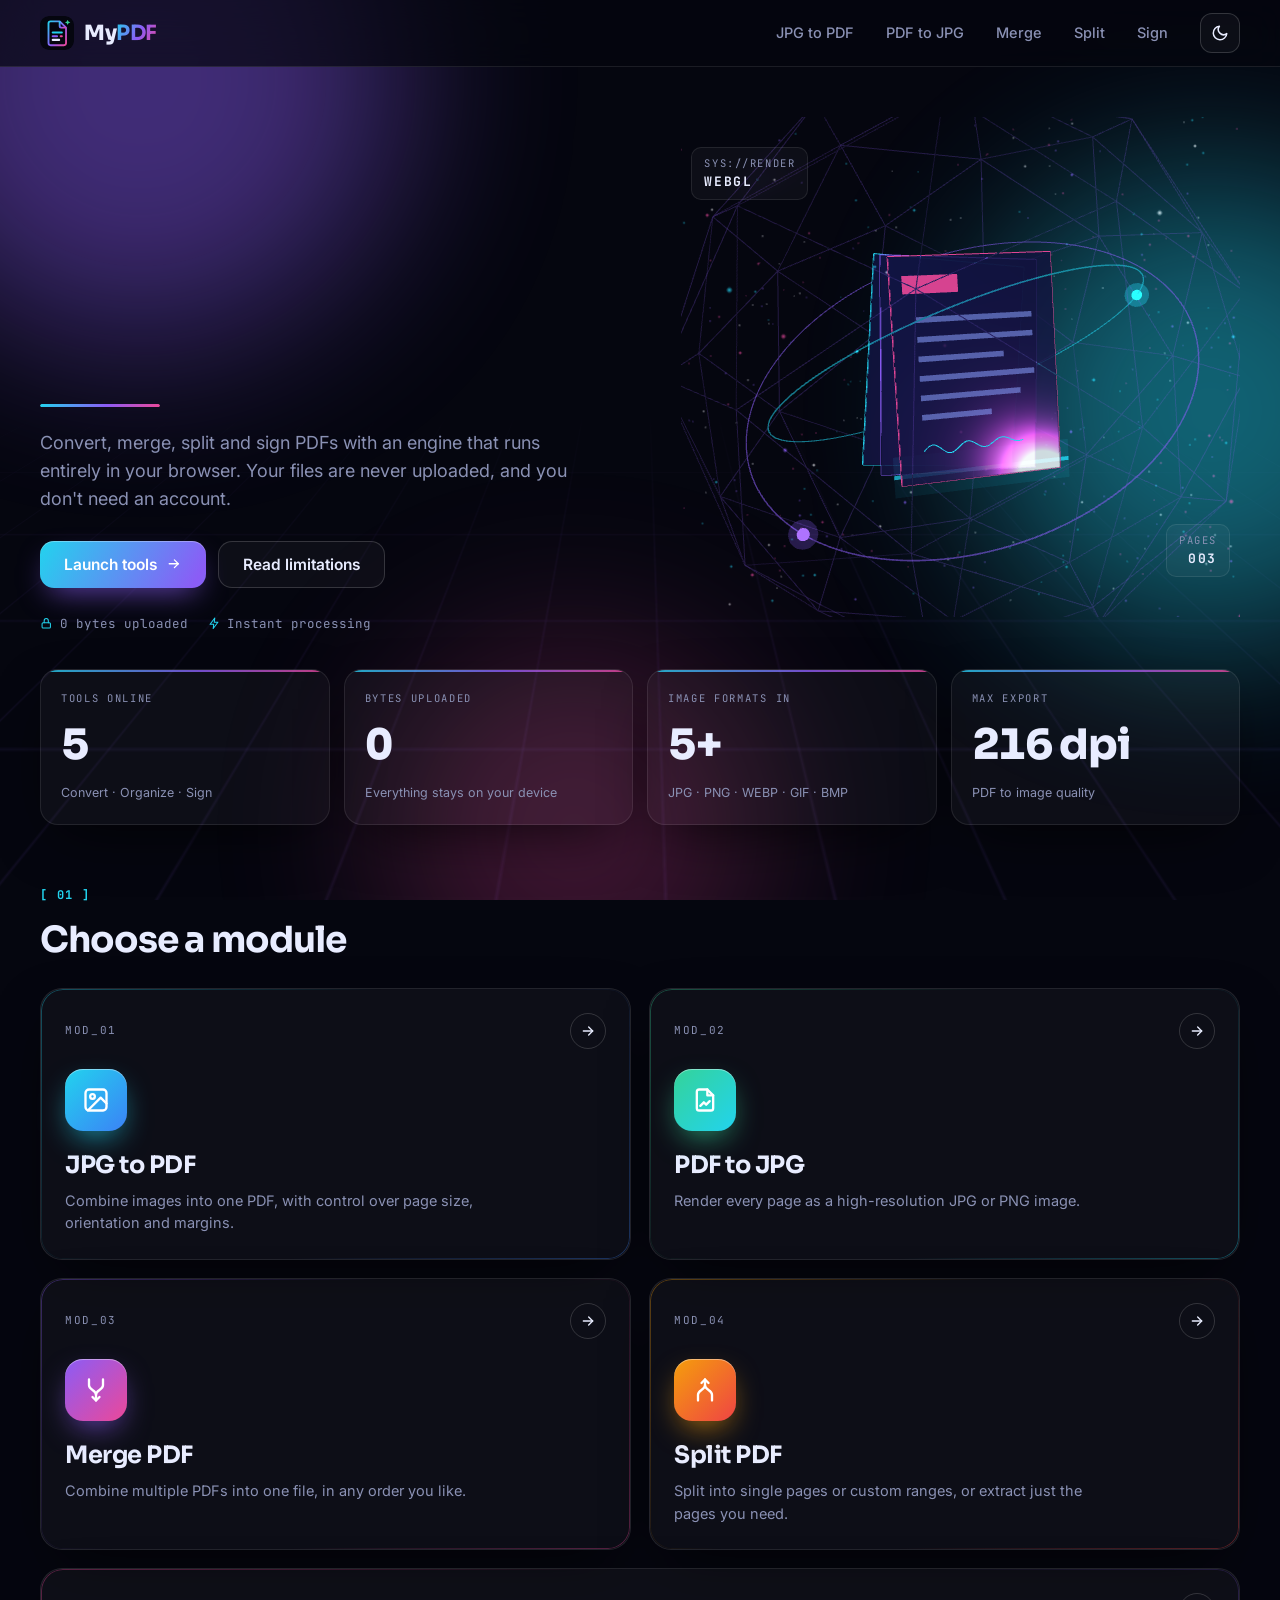
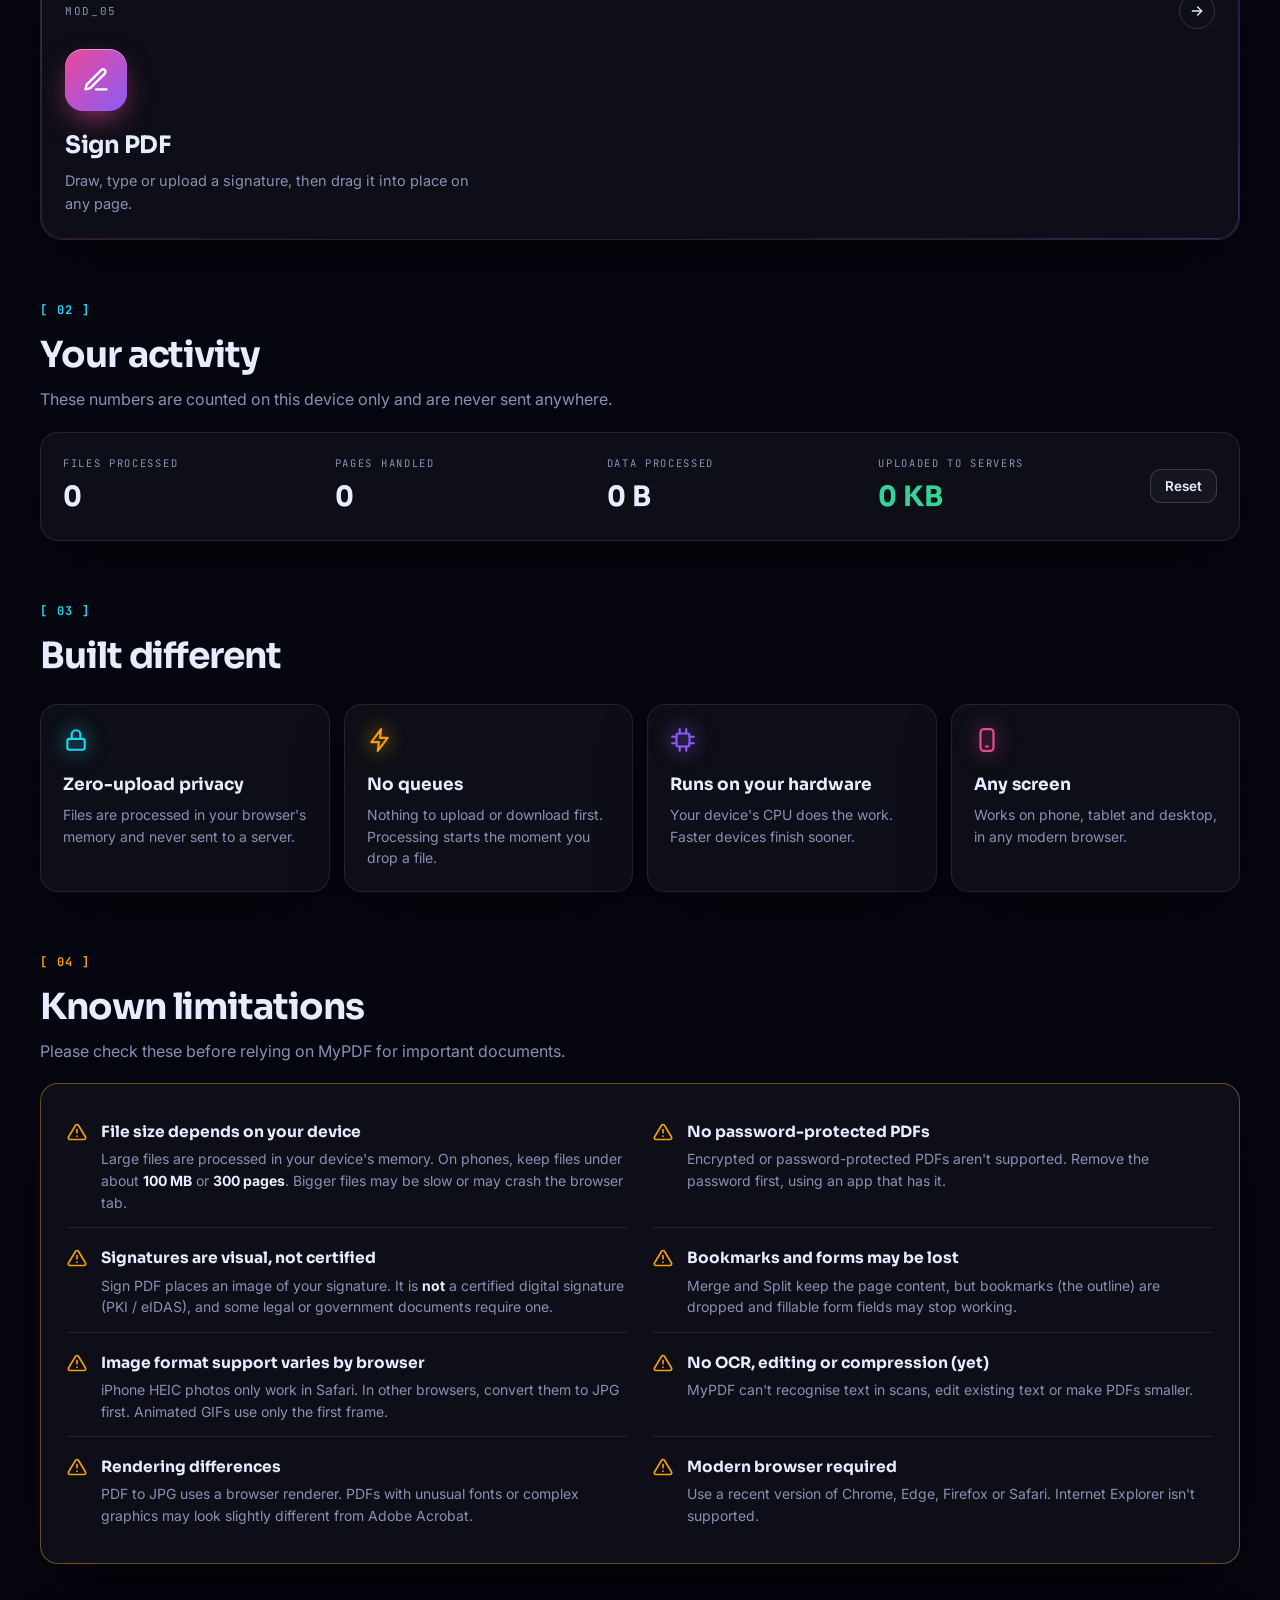
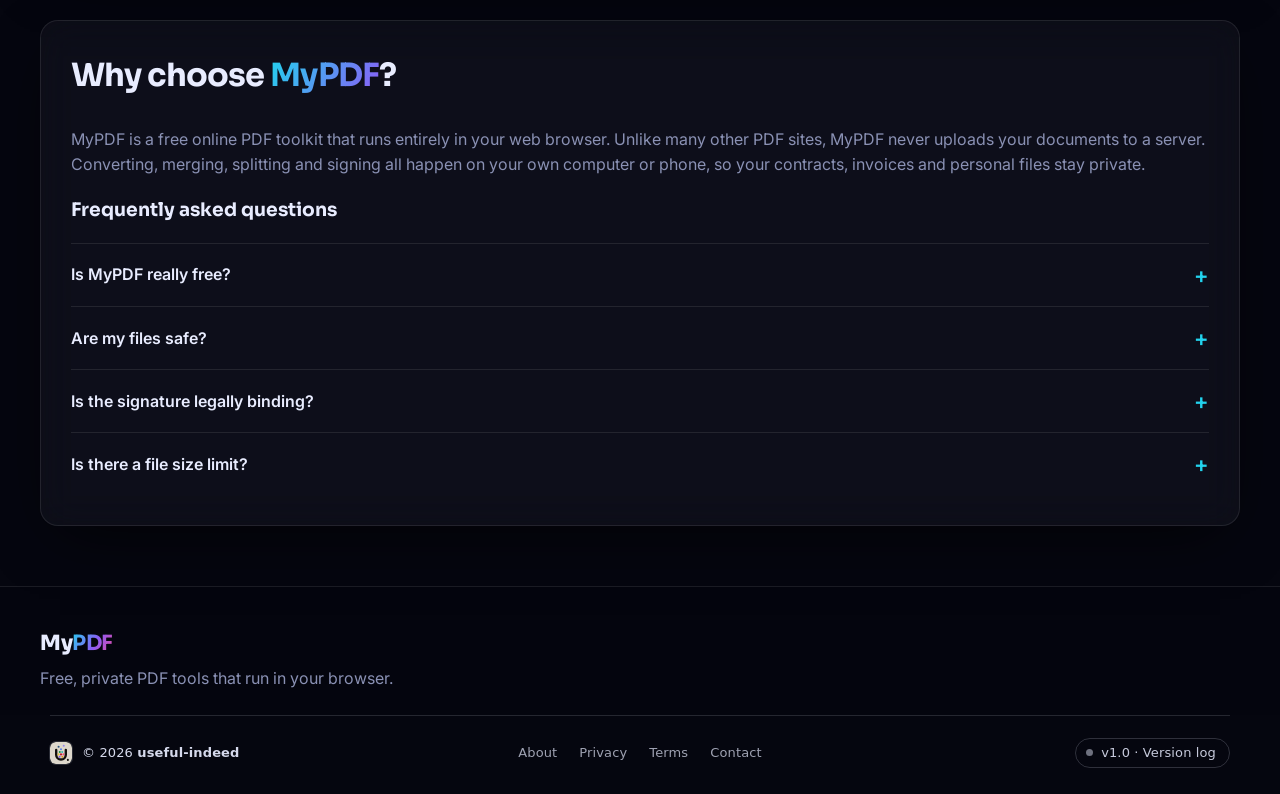
==== commit 7f3dce5c: "Update mypdf.useful-indeed.com" ====
--- a/index.html
+++ b/index.html
@@ -11,11 +11,16 @@
     if(t!=='light')t='dark';
     document.documentElement.dataset.theme=t;})();
   </script>
-  <link rel="icon" href="data:image/svg+xml,%3Csvg xmlns='http://www.w3.org/2000/svg' viewBox='0 0 64 64'%3E%3Cdefs%3E%3ClinearGradient id='g' x1='0' y1='0' x2='1' y2='1'%3E%3Cstop offset='0' stop-color='%2322d3ee'/%3E%3Cstop offset='1' stop-color='%23a855f7'/%3E%3C/linearGradient%3E%3C/defs%3E%3Cpath d='M32 3l25 14.5v29L32 61 7 46.5v-29z' fill='%2305060f' stroke='url(%23g)' stroke-width='4'/%3E%3Cpath d='M24 20h12l6 6v18H24z' fill='none' stroke='url(%23g)' stroke-width='3.5' stroke-linejoin='round'/%3E%3C/svg%3E">
   <link rel="preconnect" href="https://fonts.googleapis.com">
   <link rel="preconnect" href="https://fonts.gstatic.com" crossorigin>
   <link href="https://fonts.googleapis.com/css2?family=Sora:wght@400;600;700;800&family=Inter:wght@400;500;600&family=JetBrains+Mono:wght@500;700&family=Dancing+Script:wght@600&family=Great+Vibes&family=Caveat:wght@600&display=swap" rel="stylesheet">
   <link rel="stylesheet" href="style.css">
+<link rel="stylesheet" href="useful-indeed/footer.css">
+<script src="version-log.js"></script>
+<link rel="canonical" href="https://mypdf.useful-indeed.com/">
+<link rel="icon" type="image/svg+xml" href="logo.svg">
+<link rel="apple-touch-icon" href="logo.svg">
+<style id="useful-indeed-mobile">.logo-mark .ui-applogo{width:34px;height:34px;border-radius:9px;display:block}/* mobile fixes */html,body{overflow-x:clip}</style>
 </head>
 <body>
   <svg width="0" height="0" style="position:absolute" aria-hidden="true">
@@ -44,7 +49,7 @@
   <header class="topbar">
     <div class="container topbar-inner">
       <a href="#home" class="logo" aria-label="MyPDF home">
-        <span class="logo-mark"><svg viewBox="0 0 64 64"><path d="M32 3l25 14.5v29L32 61 7 46.5v-29z" fill="none" stroke="url(#grad)" stroke-width="4"/><path d="M24 20h12l6 6v18H24z" fill="none" stroke="url(#grad)" stroke-width="3.5" stroke-linejoin="round"/></svg></span>
+        <span class="logo-mark"><img class="ui-applogo" src="logo.svg" alt="" width="34" height="34"></span>
         <span class="logo-text">My<b>PDF</b></span>
       </a>
       <nav class="nav">
@@ -351,7 +356,7 @@
     <div class="container">
       <span class="logo-text">My<b>PDF</b></span>
       <p>Free, private PDF tools that run in your browser.</p>
-      <div class="copyright"><span>© <span id="year"></span> MyPDF <span class="ver" id="app-version">v1.0</span></span><span class="sys-ok"><span class="dot"></span> ALL SYSTEMS LOCAL</span></div>
+      <div class="copyright" hidden style="display:none!important"><span>© <span id="year"></span> MyPDF <span class="ver" id="app-version">v1.0</span></span><span class="sys-ok"><span class="dot"></span> ALL SYSTEMS LOCAL</span></div>
     </div>
   </footer>
 
@@ -368,5 +373,13 @@
   <script src="config.js"></script>
   <script src="app.js"></script>
   <script src="fx.js"></script>
+<footer class="ui-foot">
+  <div class="ui-foot-in">
+    <a class="ui-foot-brand" href="https://useful-indeed.com" title="More small, free tools on useful-indeed"><img src="useful-indeed/logo.svg" alt="useful-indeed logo" width="22" height="22"><span>© <span data-ui-year>2026</span> <b>useful-indeed</b></span></a>
+    <nav class="ui-foot-nav" aria-label="Site"><a href="about.html">About</a><a href="privacy.html">Privacy</a><a href="terms.html">Terms</a><a href="contact.html">Contact</a></nav>
+    <button type="button" class="ui-foot-ver" data-ui-ver>v1.0 · Version log</button>
+  </div>
+</footer>
+<script src="useful-indeed/badge.js" defer></script>
 </body>
 </html>
--- a/style.css
+++ b/style.css
@@ -101,7 +101,7 @@
 @keyframes lineOut{to{transform:translateY(-105%) rotateX(40deg);opacity:0;filter:blur(6px)}}
 .headline-progress{width:120px;height:3px;border-radius:3px;background:var(--stroke);margin:-4px 0 22px;overflow:hidden}
 .headline-progress span{display:block;height:100%;width:0;background:var(--grad);border-radius:3px}
-.headline-progress span.run{animation:hlBar 5s linear forwards}
+.headline-progress span.run{animation:hlBar 3s linear forwards}
 @keyframes hlBar{to{width:100%}}
 @keyframes lineUp{from{transform:translateY(110%) rotateX(-40deg);opacity:0}to{transform:none;opacity:1}}
 .hero-title .grad-text{animation:lineUp 1.1s .12s var(--ease) both,gradShift 6s ease-in-out infinite}
--- a/useful-indeed/footer.css
+++ b/useful-indeed/footer.css
@@ -0,0 +1,40 @@
+/* useful-indeed — shared footer (same on every tool). Master copy: /shared/useful-indeed/footer.css */
+.ui-foot{display:block;width:100%;box-sizing:border-box;margin:0;padding:0 24px;clear:both;position:relative;z-index:2;
+  color:inherit;background:transparent;text-align:left;
+  font:500 13px/1.45 system-ui,-apple-system,"Segoe UI",Roboto,"Helvetica Neue",Arial,sans-serif;letter-spacing:.01em;text-transform:none}
+.ui-foot *{box-sizing:border-box}
+.ui-foot-in{max-width:1180px;margin:0 auto;padding:22px 0 26px;display:grid;grid-template-columns:1fr auto 1fr;align-items:center;gap:14px 28px;
+  border-top:1px solid color-mix(in srgb,currentColor 14%,transparent)}
+.ui-foot a,.ui-foot button{color:inherit;font:inherit;letter-spacing:inherit;text-decoration:none;background:none;margin:0;box-shadow:none}
+.ui-foot-brand{display:inline-flex;align-items:center;gap:10px;justify-self:start;opacity:.92;white-space:nowrap}
+.ui-foot-brand img{width:22px;height:22px;border-radius:6px;display:block;flex:none;box-shadow:0 0 0 1px color-mix(in srgb,currentColor 18%,transparent);transition:transform .35s cubic-bezier(.3,1.6,.5,1)}
+.ui-foot-brand:hover img{transform:rotate(-10deg) scale(1.1)}
+.ui-foot-brand b{font-weight:600}
+.ui-foot-nav{display:flex!important;position:static!important;background:none!important;padding:0!important;margin:0!important;border:0!important;flex-wrap:wrap;justify-content:center;gap:4px 22px}
+.ui-foot-nav a{opacity:.68;transition:opacity .2s;padding:0!important;margin:0!important;border:0!important;background:none!important;border-radius:0!important;width:auto!important;height:auto!important;display:inline!important;font-size:13px!important;font-weight:500!important}
+.ui-foot-nav a:hover{opacity:1;text-decoration:underline;text-underline-offset:3px}
+.ui-foot-ver{justify-self:end;display:inline-flex;align-items:center;gap:8px;cursor:pointer;white-space:nowrap;
+  border:1px solid color-mix(in srgb,currentColor 22%,transparent)!important;border-radius:999px;padding:5px 13px 5px 10px;opacity:.85;transition:opacity .2s,border-color .2s}
+.ui-foot-ver::before{content:"";width:7px;height:7px;border-radius:50%;background:currentColor;opacity:.55}
+.ui-foot-ver:hover{opacity:1;border-color:currentColor!important}
+.ui-foot-ver:focus-visible,.ui-foot a:focus-visible{outline:2px solid currentColor;outline-offset:3px;border-radius:6px}
+@media (max-width:720px){
+  .ui-foot{padding:0 18px}
+  .ui-foot-in{grid-template-columns:1fr;justify-items:center;text-align:center;gap:14px;padding:20px 0 24px}
+  .ui-foot-brand,.ui-foot-ver{justify-self:center}
+}
+
+/* Floating variant — for full-screen tools (e.g. Stilldusk): the footer opens from a small button, bottom-right */
+.ui-foot.ui-foot--float{position:fixed!important;right:16px;bottom:66px;width:auto;max-width:calc(100vw - 32px);padding:0;z-index:60;
+  opacity:0;visibility:hidden;transform:translateY(8px) scale(.98);transform-origin:bottom right;transition:opacity .2s,transform .2s,visibility .2s}
+.ui-foot.ui-foot--float.ui-open{opacity:1;visibility:visible;transform:none}
+.ui-foot--float .ui-foot-in{display:flex;flex-direction:column;align-items:flex-start;gap:14px;padding:18px 20px;border-radius:16px;
+  border:1px solid color-mix(in srgb,currentColor 18%,transparent);background:var(--ui-panel,rgba(20,20,28,.88));
+  backdrop-filter:blur(14px);-webkit-backdrop-filter:blur(14px);box-shadow:0 20px 50px rgba(0,0,0,.35);text-align:left}
+.ui-foot--float .ui-foot-nav{justify-content:flex-start;gap:6px 18px}
+.ui-foot-toggle{position:fixed;right:16px;bottom:16px;z-index:61;width:40px;height:40px;padding:7px;border-radius:12px;cursor:pointer;color:inherit;
+  border:1px solid color-mix(in srgb,currentColor 22%,transparent);background:var(--ui-panel,rgba(20,20,28,.6));
+  backdrop-filter:blur(10px);-webkit-backdrop-filter:blur(10px);opacity:.75;transition:opacity .2s,transform .2s}
+.ui-foot-toggle:hover,.ui-foot-toggle[aria-expanded="true"]{opacity:1;transform:translateY(-1px)}
+.ui-foot-toggle img{width:100%;height:100%;display:block;border-radius:6px}
+@media (max-width:720px){.ui-foot.ui-foot--float{right:12px;bottom:62px}.ui-foot-toggle{right:12px;bottom:12px}}
